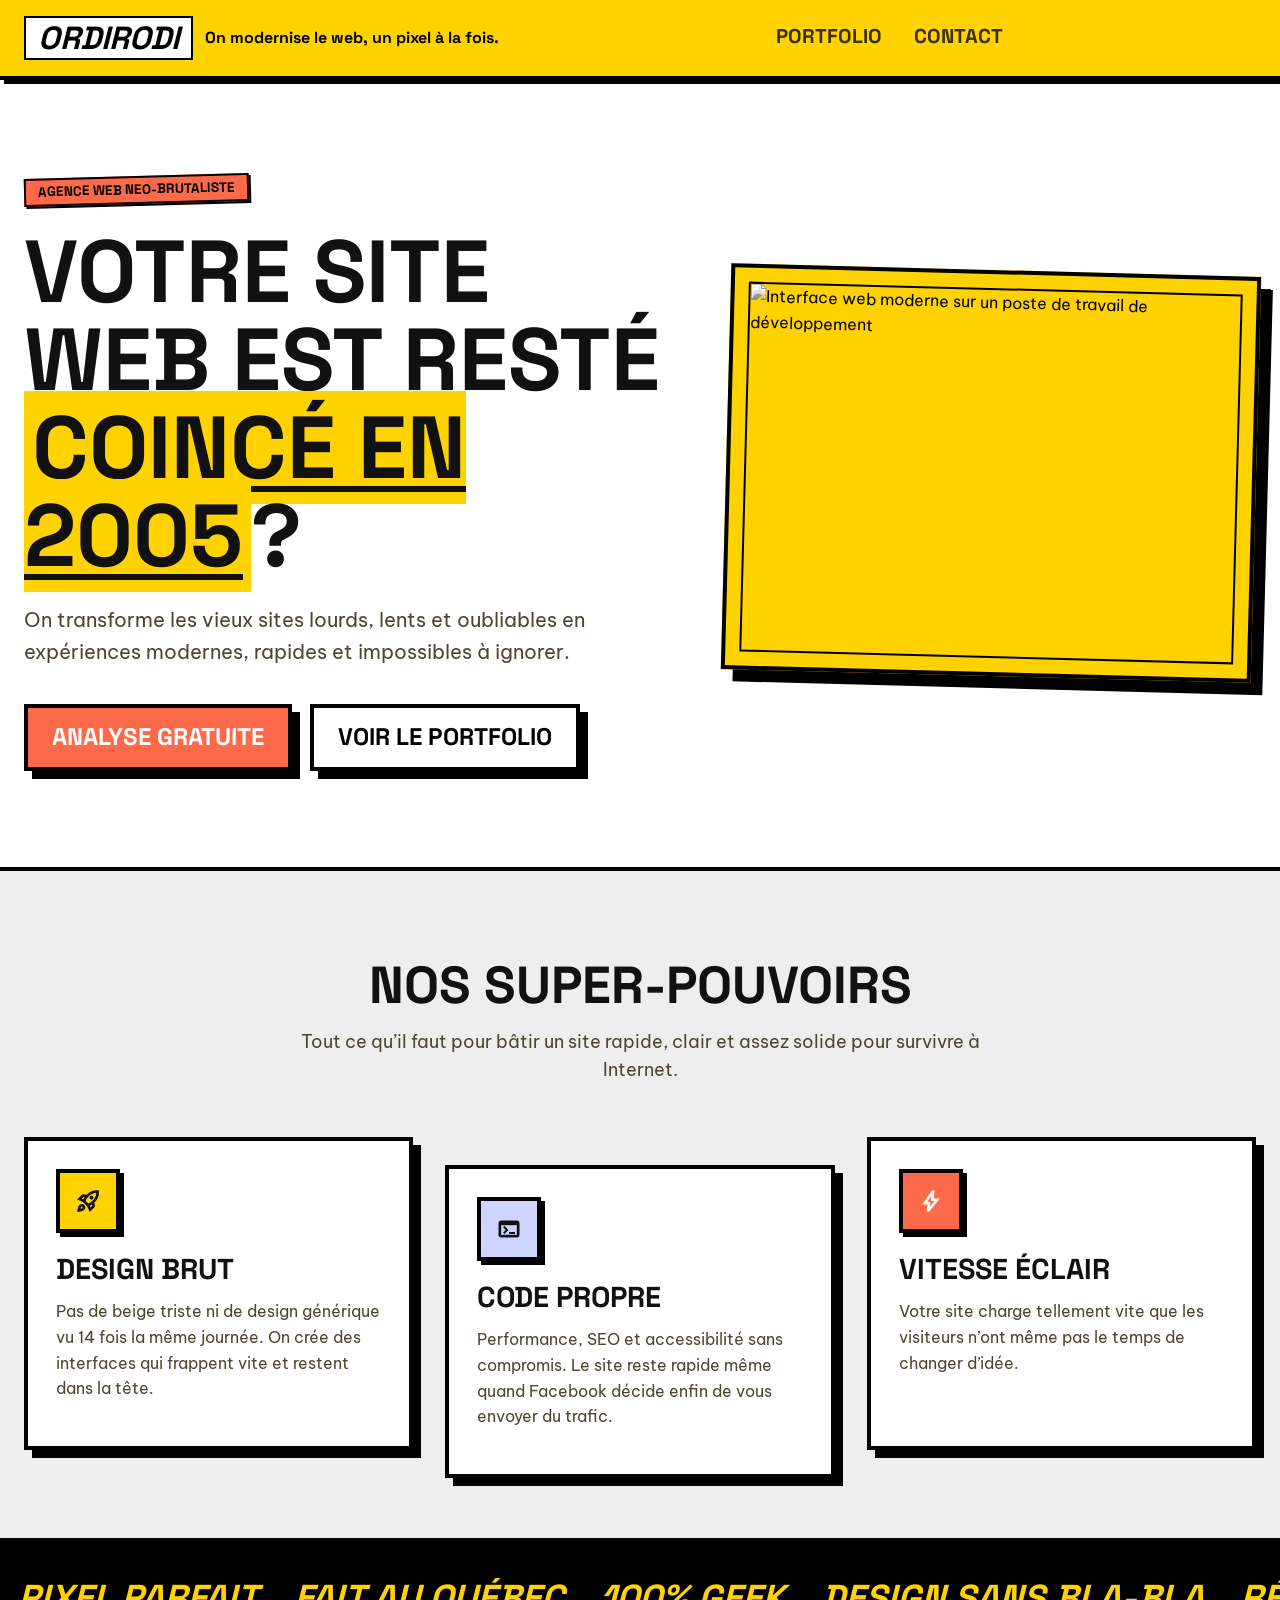
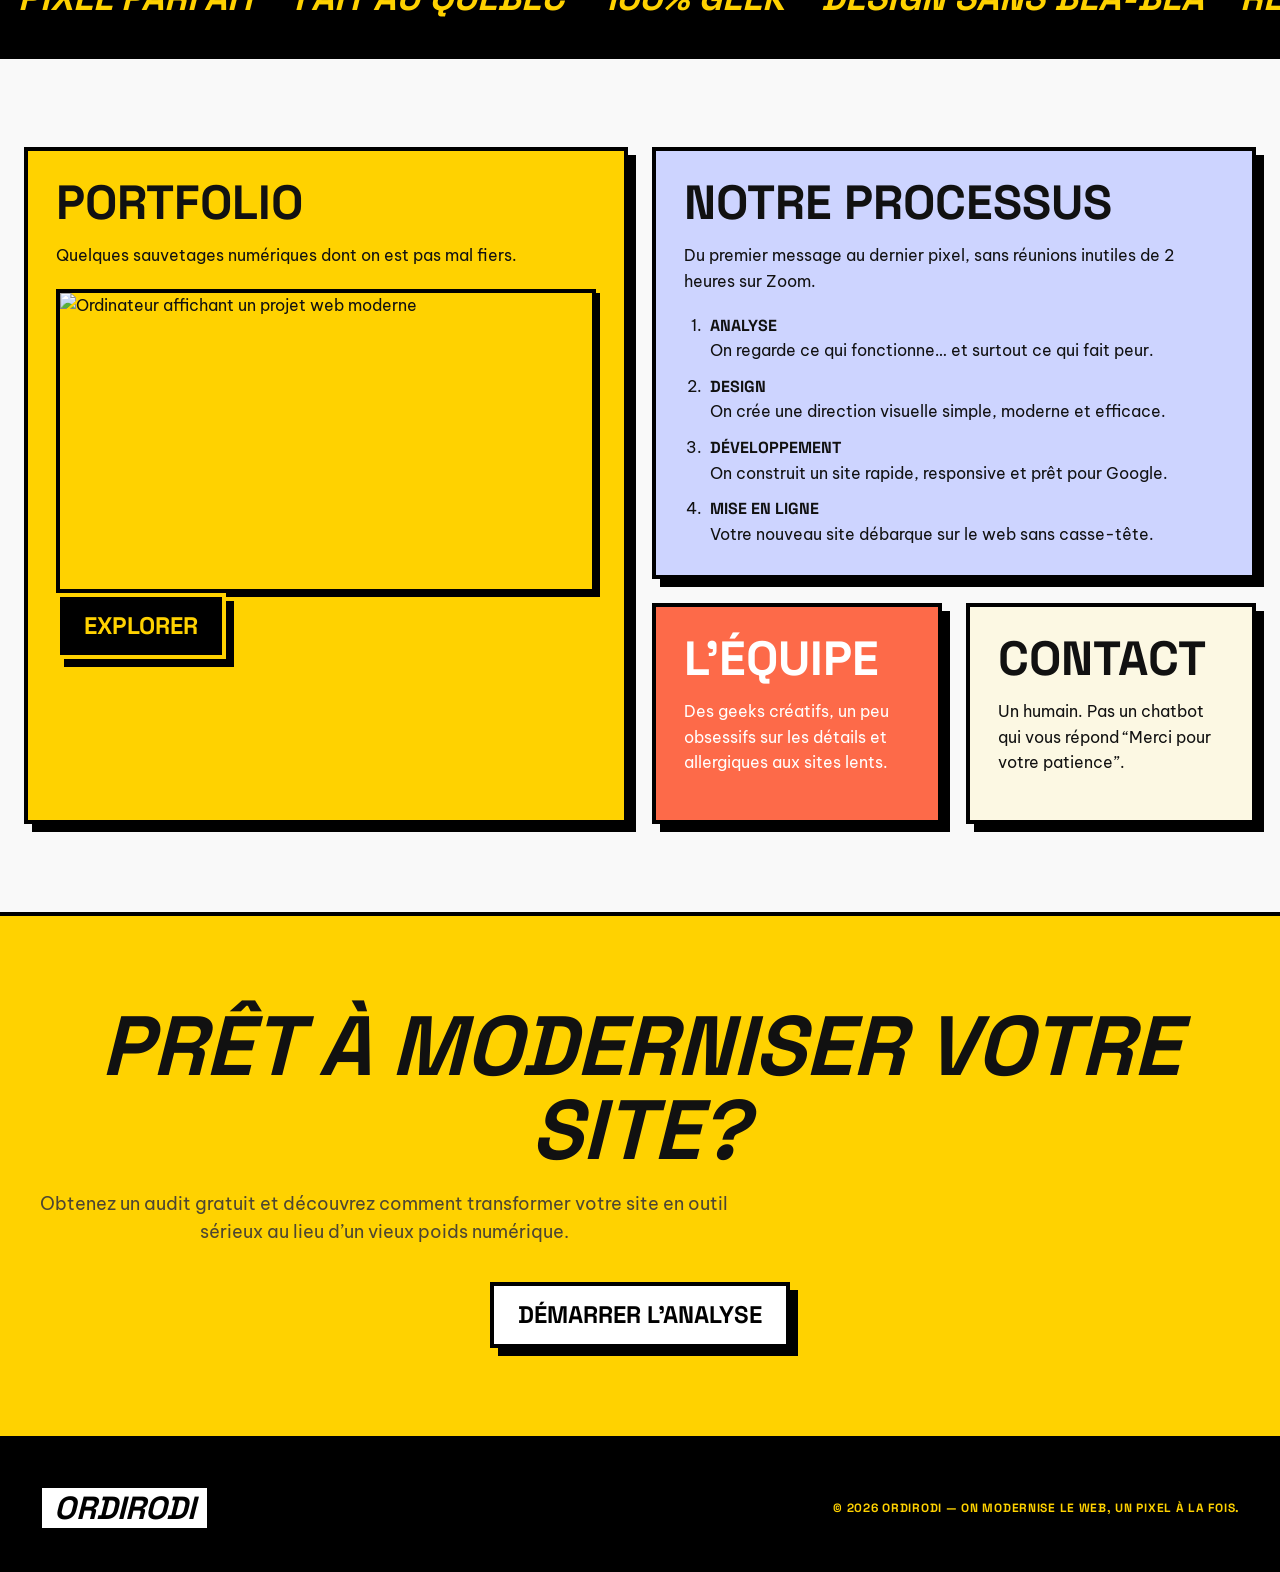
==== index.html @ 6ad503b2 "Update homepage copy" ====
<!DOCTYPE html>
<html lang="fr">
  <head>
    <meta charset="utf-8">
    <meta name="viewport" content="width=device-width, initial-scale=1.0">
    <title>OrdiRodi | Agence Web Neo-Brutaliste</title>
    <meta name="description" content="OrdiRodi transforme les sites dépassés en expériences web modernes, rapides et mémorables.">
    <link rel="preconnect" href="https://fonts.googleapis.com">
    <link rel="preconnect" href="https://fonts.gstatic.com" crossorigin>
    <link href="https://fonts.googleapis.com/css2?family=Space+Grotesk:wght@400;500;700;900&amp;family=Be+Vietnam+Pro:wght@400;500;700&amp;display=swap" rel="stylesheet">
    <link href="https://fonts.googleapis.com/css2?family=Material+Symbols+Outlined:wght,FILL@100..700,0..1&amp;display=swap" rel="stylesheet">
    <link rel="stylesheet" href="/styles.css?v=20260507-iframe-previews">
  </head>
  <body>
    <nav class="site-nav" aria-label="Navigation principale">
      <div class="nav-branding">
        <a class="brand" href="/">OrdiRodi</a>
        <span class="tagline">On modernise le web, un pixel à la fois.</span>
      </div>
      <div class="nav-links">
        <a href="/portfolio">Portfolio</a>
        <a href="/contact">Contact</a>
      </div>
    </nav>

    <main>
      <header class="hero">
        <div class="wrap hero-grid">
          <div>
            <span class="eyebrow tilt-left">Agence Web Neo-Brutaliste</span>
            <h1>Votre site web est resté <span class="highlight">coincé en 2005</span>?</h1>
            <p class="lead">On transforme les vieux sites lourds, lents et oubliables en expériences modernes, rapides et impossibles à ignorer.</p>
            <div class="actions">
              <a class="button secondary" href="/contact">Analyse gratuite</a>
              <a class="button" href="/portfolio">Voir le portfolio</a>
            </div>
          </div>
          <div class="framed tilt-right">
            <img src="https://images.unsplash.com/photo-1555066931-4365d14bab8c?auto=format&amp;fit=crop&amp;w=1100&amp;q=80" alt="Interface web moderne sur un poste de travail de développement">
          </div>
        </div>
      </header>

      <section class="section services">
        <div class="wrap">
          <div class="center">
            <h2 class="section-title">Nos super-pouvoirs</h2>
            <p class="section-lede">Tout ce qu’il faut pour bâtir un site rapide, clair et assez solide pour survivre à Internet.</p>
          </div>
          <div class="card-grid">
            <article class="card">
              <div class="icon-box"><span class="material-symbols-outlined">rocket_launch</span></div>
              <h3 class="card-title">Design Brut</h3>
              <p>Pas de beige triste ni de design générique vu 14 fois la même journée. On crée des interfaces qui frappent vite et restent dans la tête.</p>
            </article>
            <article class="card">
              <div class="icon-box blue"><span class="material-symbols-outlined">terminal</span></div>
              <h3 class="card-title">Code propre</h3>
              <p>Performance, SEO et accessibilité sans compromis. Le site reste rapide même quand Facebook décide enfin de vous envoyer du trafic.</p>
            </article>
            <article class="card">
              <div class="icon-box orange"><span class="material-symbols-outlined">bolt</span></div>
              <h3 class="card-title">Vitesse éclair</h3>
              <p>Votre site charge tellement vite que les visiteurs n’ont même pas le temps de changer d’idée.</p>
            </article>
          </div>
        </div>
      </section>

      <section class="marquee" aria-label="Promesses OrdiRodi">
        <div class="marquee-track">
          <span>Pixel parfait</span><span>Fait au Québec</span><span>100% Geek</span><span>Design sans bla-bla</span><span>Rétro moderne</span>
          <span>Pixel parfait</span><span>Fait au Québec</span><span>100% Geek</span><span>Design sans bla-bla</span><span>Rétro moderne</span>
        </div>
      </section>

      <section class="section">
        <div class="wrap bento">
          <article class="bento-item bento-main">
            <h3>Portfolio</h3>
            <p>Quelques sauvetages numériques dont on est pas mal fiers.</p>
            <img src="https://images.unsplash.com/photo-1498050108023-c5249f4df085?auto=format&amp;fit=crop&amp;w=1100&amp;q=80" alt="Ordinateur affichant un projet web moderne">
            <a class="button dark" href="/portfolio">Explorer</a>
          </article>
          <article class="bento-item bento-wide">
            <h4>Notre processus</h4>
            <p>Du premier message au dernier pixel, sans réunions inutiles de 2 heures sur Zoom.</p>
            <ol class="process-list">
              <li><strong>Analyse</strong><span>On regarde ce qui fonctionne… et surtout ce qui fait peur.</span></li>
              <li><strong>Design</strong><span>On crée une direction visuelle simple, moderne et efficace.</span></li>
              <li><strong>Développement</strong><span>On construit un site rapide, responsive et prêt pour Google.</span></li>
              <li><strong>Mise en ligne</strong><span>Votre nouveau site débarque sur le web sans casse-tête.</span></li>
            </ol>
          </article>
          <article class="bento-item bento-orange">
            <h4>L’équipe</h4>
            <p>Des geeks créatifs, un peu obsessifs sur les détails et allergiques aux sites lents.</p>
          </article>
          <article class="bento-item bento-cream">
            <h4>Contact</h4>
            <p>Un humain. Pas un chatbot qui vous répond “Merci pour votre patience”.</p>
          </article>
        </div>
      </section>

      <section class="section cta-band">
        <div class="wrap">
          <h2 class="section-title">Prêt à moderniser votre site?</h2>
          <p class="section-lede center">Obtenez un audit gratuit et découvrez comment transformer votre site en outil sérieux au lieu d’un vieux poids numérique.</p>
          <div class="actions center-actions">
            <a class="button" href="/contact">Démarrer l'analyse</a>
          </div>
        </div>
      </section>
    </main>

    <footer class="footer">
      <a class="brand" href="/">OrdiRodi</a>
      <div class="copyright">© 2026 OrdiRodi — On modernise le web, un pixel à la fois.</div>
    </footer>
  </body>
</html>
---- styles.css ----
:root {
  --yellow: #ffd200;
  --yellow-soft: #ffe680;
  --orange: #fd6a49;
  --orange-dark: #ae3115;
  --blue: #124af0;
  --blue-soft: #cdd4ff;
  --cream: #fcf8e3;
  --surface: #f9f9f9;
  --surface-2: #eeeeee;
  --ink: #111111;
  --muted: #4d4632;
  --white: #ffffff;
  --shadow: 4px 4px 0 #000;
  --shadow-lg: 8px 8px 0 #000;
  --shadow-xl: 12px 12px 0 #000;
}

* {
  box-sizing: border-box;
}

html {
  scroll-behavior: smooth;
}

body {
  margin: 0;
  background: var(--surface);
  color: var(--ink);
  font-family: "Be Vietnam Pro", system-ui, sans-serif;
  line-height: 1.6;
  overflow-x: hidden;
}

img {
  display: block;
  width: 100%;
}

a {
  color: inherit;
  text-decoration: none;
}

button,
input,
select,
textarea {
  font: inherit;
}

.site-nav {
  position: sticky;
  top: 0;
  z-index: 20;
  display: flex;
  align-items: center;
  justify-content: space-between;
  gap: 24px;
  padding: 16px 24px;
  background: var(--yellow);
  border-bottom: 4px solid #000;
  box-shadow: var(--shadow);
}

.nav-branding {
  display: inline-flex;
  align-items: center;
  gap: 12px;
  min-width: 0;
}

.brand {
  display: inline-flex;
  align-items: center;
  background: var(--white);
  border: 2px solid #000;
  padding: 4px 12px;
  color: #000;
  font-family: "Space Grotesk", system-ui, sans-serif;
  font-size: 2rem;
  font-style: italic;
  font-weight: 900;
  line-height: 1;
  text-transform: uppercase;
}

.tagline {
  font-style: normal;
  color: #000;
  font-family: "Space Grotesk", system-ui, sans-serif;
  font-size: 1rem;
  font-weight: 700;
  line-height: 1.15;
}

.nav-links {
  display: flex;
  align-items: center;
  gap: 32px;
  font-family: "Space Grotesk", system-ui, sans-serif;
  font-weight: 800;
  text-transform: uppercase;
  margin: 0 auto;
}

.nav-links a {
  border-bottom: 4px solid transparent;
  color: rgb(0 0 0 / 78%);
  font-size: 1.25rem;
}

.nav-links a:hover,
.nav-links a.active {
  border-color: #000;
  color: #000;
}

.nav-cta,
.button {
  display: inline-flex;
  align-items: center;
  justify-content: center;
  min-height: 44px;
  border: 4px solid #000;
  box-shadow: var(--shadow-lg);
  cursor: pointer;
  font-family: "Space Grotesk", system-ui, sans-serif;
  font-weight: 900;
  line-height: 1.1;
  text-align: center;
  text-transform: uppercase;
  transition: transform 120ms ease, box-shadow 120ms ease, background 120ms ease;
}

.nav-cta {
  border-width: 2px;
  box-shadow: var(--shadow);
  padding: 10px 18px;
  background: #000;
  color: var(--yellow);
}

.button {
  padding: 16px 24px;
  background: var(--white);
  color: #000;
  font-size: clamp(1.05rem, 2vw, 1.5rem);
}

.button.primary {
  background: var(--yellow);
}

.button.secondary {
  background: var(--orange);
  color: var(--white);
}

.button.dark {
  background: #000;
  color: var(--yellow);
  border-color: var(--yellow);
}

.button:hover,
.nav-cta:hover {
  transform: translate(2px, 2px);
  box-shadow: 4px 4px 0 #000;
}

.nav-cta:hover {
  background: var(--white);
  color: #000;
}

.wrap {
  width: min(100% - 48px, 1280px);
  margin-inline: auto;
}

.section {
  padding: 88px 0;
}

.hero {
  padding: 96px 0;
  background: var(--white);
  border-bottom: 4px solid #000;
}

.hero-grid {
  display: grid;
  grid-template-columns: minmax(0, 1fr) minmax(320px, 0.82fr);
  gap: 56px;
  align-items: center;
}

.eyebrow,
.tag {
  display: inline-flex;
  width: fit-content;
  border: 2px solid #000;
  box-shadow: 2px 2px 0 #000;
  padding: 4px 12px;
  background: var(--orange);
  color: #000;
  font-family: "Space Grotesk", system-ui, sans-serif;
  font-size: 0.85rem;
  font-weight: 900;
  line-height: 1.2;
  text-transform: uppercase;
}

.eyebrow.blue {
  background: var(--blue);
  color: var(--white);
}

.eyebrow.yellow,
.tag.yellow {
  background: var(--yellow);
}

.tilt-left {
  transform: rotate(-1.5deg);
}

.tilt-right {
  transform: rotate(1.5deg);
}

.hero h1,
.page-title,
.section-title,
.card-title {
  margin: 0;
  font-family: "Space Grotesk", system-ui, sans-serif;
  font-weight: 900;
  letter-spacing: 0;
  line-height: 1;
}

.hero h1,
.page-title {
  margin-top: 24px;
  font-size: clamp(3rem, 8vw, 5.5rem);
  text-transform: uppercase;
}

.highlight {
  display: inline;
  background: var(--yellow);
  box-decoration-break: clone;
  padding: 0 8px;
  text-decoration: underline;
  text-decoration-thickness: 6px;
  text-underline-offset: 8px;
}

.lead {
  max-width: 680px;
  margin: 24px 0 0;
  color: var(--muted);
  font-size: clamp(1.05rem, 2vw, 1.25rem);
}

.actions {
  display: flex;
  flex-wrap: wrap;
  gap: 18px;
  margin-top: 36px;
}

.actions.center-actions {
  justify-content: center;
}

.framed {
  border: 4px solid #000;
  box-shadow: var(--shadow-xl);
  background: var(--yellow);
  padding: 14px;
}

.framed img {
  border: 2px solid #000;
  aspect-ratio: 4 / 3;
  object-fit: cover;
  filter: grayscale(1) contrast(1.12);
  transition: filter 180ms ease;
}

.framed:hover img {
  filter: grayscale(0) contrast(1);
}

.section-title {
  font-size: clamp(2.25rem, 5vw, 3.25rem);
  text-transform: uppercase;
}

.section-lede {
  max-width: 720px;
  color: var(--muted);
  font-size: 1.1rem;
}

.center {
  text-align: center;
}

.center .section-lede {
  margin-inline: auto;
}

.center-lead {
  margin-inline: auto;
}

.quote-header {
  margin-bottom: 64px;
}

.orange-word {
  color: var(--orange-dark);
}

.soft-top {
  background: var(--cream);
  border-top: 4px solid #000;
}

.light-on-dark {
  color: rgb(255 255 255 / 88%);
}

.compact-bottom {
  padding-bottom: 0;
}

.shadow-lg-only {
  box-shadow: var(--shadow-lg);
}


.services {
  background: var(--surface-2);
}

.card-grid {
  display: grid;
  grid-template-columns: repeat(3, minmax(0, 1fr));
  gap: 32px;
  margin-top: 52px;
}

.card,
.project-card,
.quote-panel,
.process-card {
  border: 4px solid #000;
  background: var(--white);
  box-shadow: var(--shadow-lg);
}

.card {
  padding: 28px;
}

.card:nth-child(2) {
  transform: translateY(28px);
}

.icon-box {
  display: grid;
  width: 64px;
  height: 64px;
  margin-bottom: 22px;
  place-items: center;
  border: 4px solid #000;
  box-shadow: var(--shadow);
  background: var(--yellow);
}

.icon-box.blue {
  background: var(--blue-soft);
}

.icon-box.orange {
  background: var(--orange);
  color: var(--white);
}

.material-symbols-outlined {
  font-variation-settings: "FILL" 0, "wght" 600, "GRAD" 0, "opsz" 24;
  vertical-align: middle;
}

.card-title {
  font-size: 1.8rem;
  text-transform: uppercase;
}

.card p,
.project-card p,
.process-card p {
  color: var(--muted);
}

.marquee {
  overflow: hidden;
  border-block: 4px solid #000;
  background: #000;
  white-space: nowrap;
}

.marquee-track {
  display: inline-flex;
  min-width: 200%;
  animation: marquee 20s linear infinite;
}

.marquee span {
  padding: 28px 18px;
  color: var(--yellow);
  font-family: "Space Grotesk", system-ui, sans-serif;
  font-size: clamp(1.5rem, 4vw, 2.25rem);
  font-style: italic;
  font-weight: 900;
  text-transform: uppercase;
}

@keyframes marquee {
  to {
    transform: translateX(-50%);
  }
}

.bento {
  display: grid;
  grid-template-columns: repeat(4, minmax(0, 1fr));
  gap: 24px;
}

.bento-item {
  min-height: 220px;
  border: 4px solid #000;
  box-shadow: var(--shadow-lg);
  padding: 28px;
}

.bento-main {
  grid-column: span 2;
  grid-row: span 2;
  background: var(--yellow);
}

.bento-wide {
  grid-column: span 2;
  background: var(--blue-soft);
}

.bento-orange {
  background: var(--orange);
  color: var(--white);
}

.bento-cream {
  background: var(--cream);
}

.bento h3,
.bento h4 {
  margin: 0 0 10px;
  font-family: "Space Grotesk", system-ui, sans-serif;
  font-size: clamp(1.8rem, 4vw, 3rem);
  line-height: 1;
  text-transform: uppercase;
}

.bento img {
  margin-top: 20px;
  border: 4px solid #000;
  box-shadow: var(--shadow);
  aspect-ratio: 16 / 9;
  object-fit: cover;
}

.process-list {
  display: grid;
  gap: 10px;
  margin: 18px 0 0;
  padding-left: 22px;
}

.process-list li {
  padding-left: 4px;
}

.process-list strong,
.process-list span {
  display: block;
}

.process-list strong {
  font-family: "Space Grotesk", system-ui, sans-serif;
  font-weight: 900;
  text-transform: uppercase;
}

.cta-band {
  border-block: 4px solid #000;
  background: var(--yellow);
  text-align: center;
}

.cta-band.dark-blue {
  background: var(--blue);
  color: var(--white);
}

.cta-band .section-title {
  font-size: clamp(2.6rem, 7vw, 5.25rem);
  font-style: italic;
}

.footer {
  display: flex;
  align-items: center;
  justify-content: space-between;
  gap: 24px;
  padding: 42px 40px;
  background: #000;
  color: var(--white);
  border-top: 4px solid #000;
}

.footer-links {
  display: flex;
  flex-wrap: wrap;
  justify-content: center;
  gap: 28px;
  color: #aeb4be;
  font-family: "Space Grotesk", system-ui, sans-serif;
  font-size: 0.75rem;
  font-weight: 700;
  letter-spacing: 0.08em;
  text-transform: uppercase;
}

.footer-links a:hover,
.footer-links a.active {
  color: var(--yellow);
  text-decoration: underline;
  text-decoration-thickness: 2px;
  text-underline-offset: 4px;
}

.copyright {
  color: var(--yellow);
  font-family: "Space Grotesk", system-ui, sans-serif;
  font-size: 0.75rem;
  font-weight: 700;
  letter-spacing: 0.06em;
  text-align: right;
  text-transform: uppercase;
}

.portfolio-grid {
  display: grid;
  grid-template-columns: repeat(12, minmax(0, 1fr));
  gap: 28px;
  margin-top: 56px;
}

.project-card {
  padding: 16px;
  transition: transform 150ms ease, box-shadow 150ms ease;
}

.project-card:hover {
  transform: translate(-2px, -2px);
  box-shadow: 10px 10px 0 #000;
}

.project-card.large {
  grid-column: span 8;
}

.project-card.small {
  grid-column: span 4;
}

.project-card.wide {
  grid-column: span 8;
  background: var(--yellow);
}

.project-card.peach {
  background: #ffdad2;
}

.project-card.blue {
  background: var(--blue-soft);
}

.project-card img {
  border: 2px solid #000;
  aspect-ratio: 16 / 9;
  object-fit: cover;
}

.project-card.small img {
  aspect-ratio: 1;
}

.project-meta {
  display: flex;
  justify-content: space-between;
  gap: 20px;
  margin-top: 22px;
}

.project-card h2,
.project-card h3 {
  margin: 0 0 8px;
  font-family: "Space Grotesk", system-ui, sans-serif;
  font-size: clamp(1.75rem, 3vw, 3rem);
  line-height: 1;
  text-transform: uppercase;
}

.arrow-button {
  display: grid;
  width: 56px;
  height: 56px;
  flex: 0 0 auto;
  place-items: center;
  border: 2px solid #000;
  background: var(--yellow);
  box-shadow: var(--shadow);
}

.service-showcase {
  grid-template-columns: repeat(2, minmax(0, 1fr));
  align-items: stretch;
}

.service-card {
  display: flex;
  flex-direction: row;
  grid-column: auto;
  gap: 18px;
  min-height: 100%;
  padding: 18px;
}

.service-card:nth-child(5) {
  grid-column: 1 / -1;
}

.service-card:hover .service-preview img {
  transform: translateY(-8%);
}

.service-preview {
  position: relative;
  flex: 0 0 min(42%, 230px);
  overflow: hidden;
  border: 2px solid #000;
  background: var(--surface-2);
  aspect-ratio: 9 / 16;
  max-height: 440px;
}

.service-preview::before {
  position: absolute;
  inset: 0;
  border: 10px solid rgb(255 255 255 / 55%);
  content: "";
  pointer-events: none;
  z-index: 1;
}

.service-preview img {
  width: 100%;
  height: auto;
  aspect-ratio: auto;
  object-fit: initial;
  object-position: top center;
  transition: transform 900ms ease;
}

.service-content {
  display: flex;
  flex: 1;
  flex-direction: column;
  align-items: flex-start;
  min-width: 0;
  padding: 4px 0;
}

.service-content .tag {
  margin-bottom: 16px;
}

.service-content h2 {
  max-width: 100%;
  overflow-wrap: anywhere;
  font-size: clamp(1.6rem, 2.2vw, 2.45rem);
}

.service-content p {
  margin: 10px 0 0;
  font-size: clamp(0.98rem, 1.2vw, 1.08rem);
}

.service-plumbing {
  background: #e9f3ff;
}

.service-realestate {
  background: #111111;
  color: var(--white);
}

.service-realestate p {
  color: rgb(255 255 255 / 76%);
}

.service-realestate .tag {
  background: var(--yellow);
  color: #000;
}

.service-wood {
  background: #f3dfca;
}

.service-lawn {
  background: #dff1dd;
}

.service-lawn .tag {
  background: #1f7a3d;
  color: var(--white);
}

.service-tires {
  background: #ffe6df;
}

.portfolio-site-grid {
  display: grid;
  grid-template-columns: repeat(2, minmax(0, 1fr));
  gap: 32px;
  margin-top: 56px;
}

.portfolio-site-card {
  display: grid;
  grid-template-rows: auto 1fr;
  border: 4px solid #000;
  background: var(--white);
  box-shadow: var(--shadow-lg);
  color: #000;
  overflow: hidden;
  transition: transform 150ms ease, box-shadow 150ms ease;
}

.portfolio-site-card:hover {
  transform: translate(-2px, -2px);
  box-shadow: 10px 10px 0 #000;
}

.portfolio-site-card:nth-child(5) {
  grid-column: 1 / -1;
  grid-template-columns: minmax(0, 1.1fr) minmax(320px, 0.9fr);
  grid-template-rows: auto;
}

.site-browser {
  overflow: hidden;
  border-bottom: 4px solid #000;
  background: var(--surface-2);
}

.portfolio-site-card:nth-child(5) .site-browser {
  border-right: 4px solid #000;
  border-bottom: 0;
}

.browser-bar {
  display: flex;
  gap: 7px;
  align-items: center;
  height: 34px;
  padding: 0 12px;
  border-bottom: 2px solid #000;
  background: #000;
}

.browser-bar span {
  display: block;
  width: 11px;
  height: 11px;
  border: 2px solid #000;
  border-radius: 999px;
  background: var(--yellow);
}

.browser-bar span:nth-child(2) {
  background: var(--orange);
}

.browser-bar span:nth-child(3) {
  background: var(--white);
}

.site-browser iframe {
  display: block;
  width: 1280px;
  height: 900px;
  border: 0;
  pointer-events: none;
  transform: scale(0.42);
  transform-origin: top left;
}

.site-browser {
  height: 412px;
}

.portfolio-site-card:nth-child(5) .site-browser {
  height: 520px;
  min-height: 0;
}

.portfolio-site-card:nth-child(5) .site-browser iframe {
  transform: scale(0.58);
}

.site-card-content {
  display: grid;
  align-content: start;
  justify-items: start;
  gap: 14px;
  padding: 24px;
}

.site-card-content h2 {
  margin: 0;
  font-family: "Space Grotesk", system-ui, sans-serif;
  font-size: clamp(1.85rem, 3vw, 3rem);
  line-height: 0.95;
  text-transform: uppercase;
}

.site-card-content p {
  margin: 0;
  color: var(--muted);
}

.site-card-link {
  display: inline-flex;
  align-items: center;
  gap: 8px;
  margin-top: 8px;
  border: 2px solid #000;
  box-shadow: var(--shadow);
  padding: 8px 12px;
  background: var(--yellow);
  font-family: "Space Grotesk", system-ui, sans-serif;
  font-weight: 900;
  text-transform: uppercase;
}

.portfolio-site-card.realestate {
  background: #111;
  color: var(--white);
}

.portfolio-site-card.realestate p {
  color: rgb(255 255 255 / 76%);
}

.portfolio-site-card.realestate .tag {
  background: var(--yellow);
  color: #000;
}

.portfolio-site-card.plumbing {
  background: #e9f3ff;
}

.portfolio-site-card.wood {
  background: #f3dfca;
}

.portfolio-site-card.lawn {
  background: #dff1dd;
}

.portfolio-site-card.lawn .tag {
  background: #1f7a3d;
  color: var(--white);
}

.portfolio-site-card.tires {
  background: #ffe6df;
}

.timeline {
  position: relative;
  display: grid;
  gap: 72px;
  margin-top: 72px;
}

.timeline::before {
  position: absolute;
  inset: 0 auto 0 50%;
  width: 4px;
  background: #000;
  content: "";
  transform: translateX(-50%);
}

.process-row {
  position: relative;
  display: grid;
  grid-template-columns: 1fr 1fr;
  gap: 80px;
}

.process-row:nth-child(even) .process-card {
  grid-column: 2;
}

.process-row::after {
  position: absolute;
  top: 32px;
  left: 50%;
  width: 32px;
  height: 32px;
  border: 4px solid #000;
  background: var(--yellow);
  content: "";
  transform: translateX(-50%);
  z-index: 1;
}

.process-card {
  position: relative;
  z-index: 2;
  padding: 28px;
}

.process-number {
  display: inline-flex;
  margin-right: 10px;
  padding: 3px 10px;
  border: 2px solid #000;
  background: var(--blue);
  color: var(--white);
  font-family: "Space Grotesk", system-ui, sans-serif;
  font-weight: 900;
}

.tech-grid {
  display: grid;
  grid-template-columns: repeat(3, minmax(0, 1fr));
  gap: 28px;
  margin-top: 44px;
}

.tech-card {
  border: 4px solid #000;
  box-shadow: var(--shadow);
  padding: 28px;
  background: var(--white);
}

.tech-card.wide {
  grid-column: span 2;
}

.tech-card.dark {
  background: #000;
  color: var(--yellow);
}

.tech-card.orange {
  background: var(--orange-dark);
  color: var(--white);
}

.quote-grid {
  display: grid;
  grid-template-columns: minmax(0, 1.35fr) minmax(300px, 0.9fr);
  gap: 48px;
  align-items: start;
}

.quote-panel {
  padding: 32px;
}

.form-grid {
  display: grid;
  grid-template-columns: repeat(2, minmax(0, 1fr));
  gap: 22px;
}

.field {
  display: grid;
  gap: 8px;
}

.honeypot {
  position: absolute;
  left: -9999px;
}

.field.full {
  grid-column: 1 / -1;
}

.field label,
.radio-group legend {
  font-family: "Space Grotesk", system-ui, sans-serif;
  font-weight: 900;
  text-transform: uppercase;
}

.field input,
.field select,
.field textarea {
  width: 100%;
  border: 4px solid #000;
  border-radius: 0;
  background: var(--cream);
  padding: 14px;
  color: #000;
  outline: none;
}

.field input:focus,
.field select:focus,
.field textarea:focus {
  border-color: var(--orange-dark);
}

.radio-group {
  grid-column: 1 / -1;
  margin: 0;
  padding: 0;
  border: 0;
}

.budget-options {
  display: flex;
  flex-wrap: wrap;
  gap: 12px;
  margin-top: 10px;
}

.budget-options input {
  position: absolute;
  opacity: 0;
}

.budget-options span {
  display: block;
  border: 2px solid #000;
  padding: 9px 14px;
  background: var(--white);
  font-family: "Space Grotesk", system-ui, sans-serif;
  font-weight: 900;
  cursor: pointer;
}

.budget-options input:checked + span {
  background: var(--yellow);
  box-shadow: 2px 2px 0 #000;
}

.side-stack {
  display: grid;
  gap: 28px;
}

.why-card,
.direct-card {
  border: 4px solid #000;
  box-shadow: var(--shadow);
  padding: 28px;
}

.why-card {
  background: var(--yellow);
}

.direct-card {
  background: var(--white);
}

.why-list {
  display: grid;
  gap: 20px;
  padding: 0;
  margin: 22px 0 0;
  list-style: none;
}

.why-list li {
  display: grid;
  grid-template-columns: 34px 1fr;
  gap: 14px;
}

.faq-grid {
  display: grid;
  grid-template-columns: repeat(3, minmax(0, 1fr));
  gap: 24px;
  margin-top: 36px;
}

.faq-card {
  border: 2px solid #000;
  padding: 22px;
  background: var(--white);
}

.thank-you-page {
  display: grid;
  min-height: 62vh;
  align-items: center;
}

@media (max-width: 920px) {
  .site-nav {
    align-items: flex-start;
    flex-wrap: wrap;
  }

  .nav-branding {
    flex-wrap: wrap;
  }

  .nav-links {
    order: 3;
    width: 100%;
    gap: 18px;
    overflow-x: auto;
  }

  .hero-grid,
  .quote-grid {
    grid-template-columns: 1fr;
  }

  .card-grid,
  .tech-grid,
  .faq-grid {
    grid-template-columns: 1fr;
  }

  .card:nth-child(2) {
    transform: none;
  }

  .bento,
  .portfolio-grid {
    grid-template-columns: 1fr;
  }

  .bento-main,
  .bento-wide,
  .project-card.large,
  .project-card.small,
  .project-card.wide,
  .tech-card.wide {
    grid-column: auto;
  }

  .service-showcase {
    grid-template-columns: 1fr;
  }

  .service-card,
  .service-card:nth-child(5) {
    grid-column: auto;
  }

  .portfolio-site-grid,
  .portfolio-site-card:nth-child(5) {
    grid-template-columns: 1fr;
  }

  .portfolio-site-card:nth-child(5) {
    grid-column: auto;
  }

  .portfolio-site-card:nth-child(5) .site-browser {
    border-right: 0;
    border-bottom: 4px solid #000;
  }

  .timeline::before,
  .process-row::after {
    display: none;
  }

  .process-row,
  .process-row:nth-child(even) .process-card {
    display: block;
  }

  .footer {
    flex-direction: column;
    text-align: center;
  }

  .copyright {
    text-align: center;
  }
}

@media (max-width: 620px) {
  .wrap {
    width: min(100% - 32px, 1280px);
  }

  .site-nav {
    padding: 14px 16px;
  }

  .brand {
    font-size: 1.1rem;
  }

  .tagline {
    max-width: 190px;
    font-size: 0.82rem;
  }

  .nav-cta {
    width: 100%;
  }

  .hero,
  .section {
    padding: 64px 0;
  }

  .form-grid {
    grid-template-columns: 1fr;
  }

  .button {
    width: 100%;
  }

  .service-showcase {
    grid-template-columns: 1fr;
  }

  .service-card {
    flex-direction: column;
  }

  .service-preview {
    width: 100%;
    flex-basis: auto;
    max-height: 560px;
  }

  .portfolio-site-grid {
    grid-template-columns: 1fr;
  }

  .site-browser,
  .portfolio-site-card:nth-child(5) .site-browser {
    height: 280px;
    min-height: 0;
  }

  .site-browser iframe,
  .portfolio-site-card:nth-child(5) .site-browser iframe {
    width: 980px;
    transform: scale(0.34);
  }
}
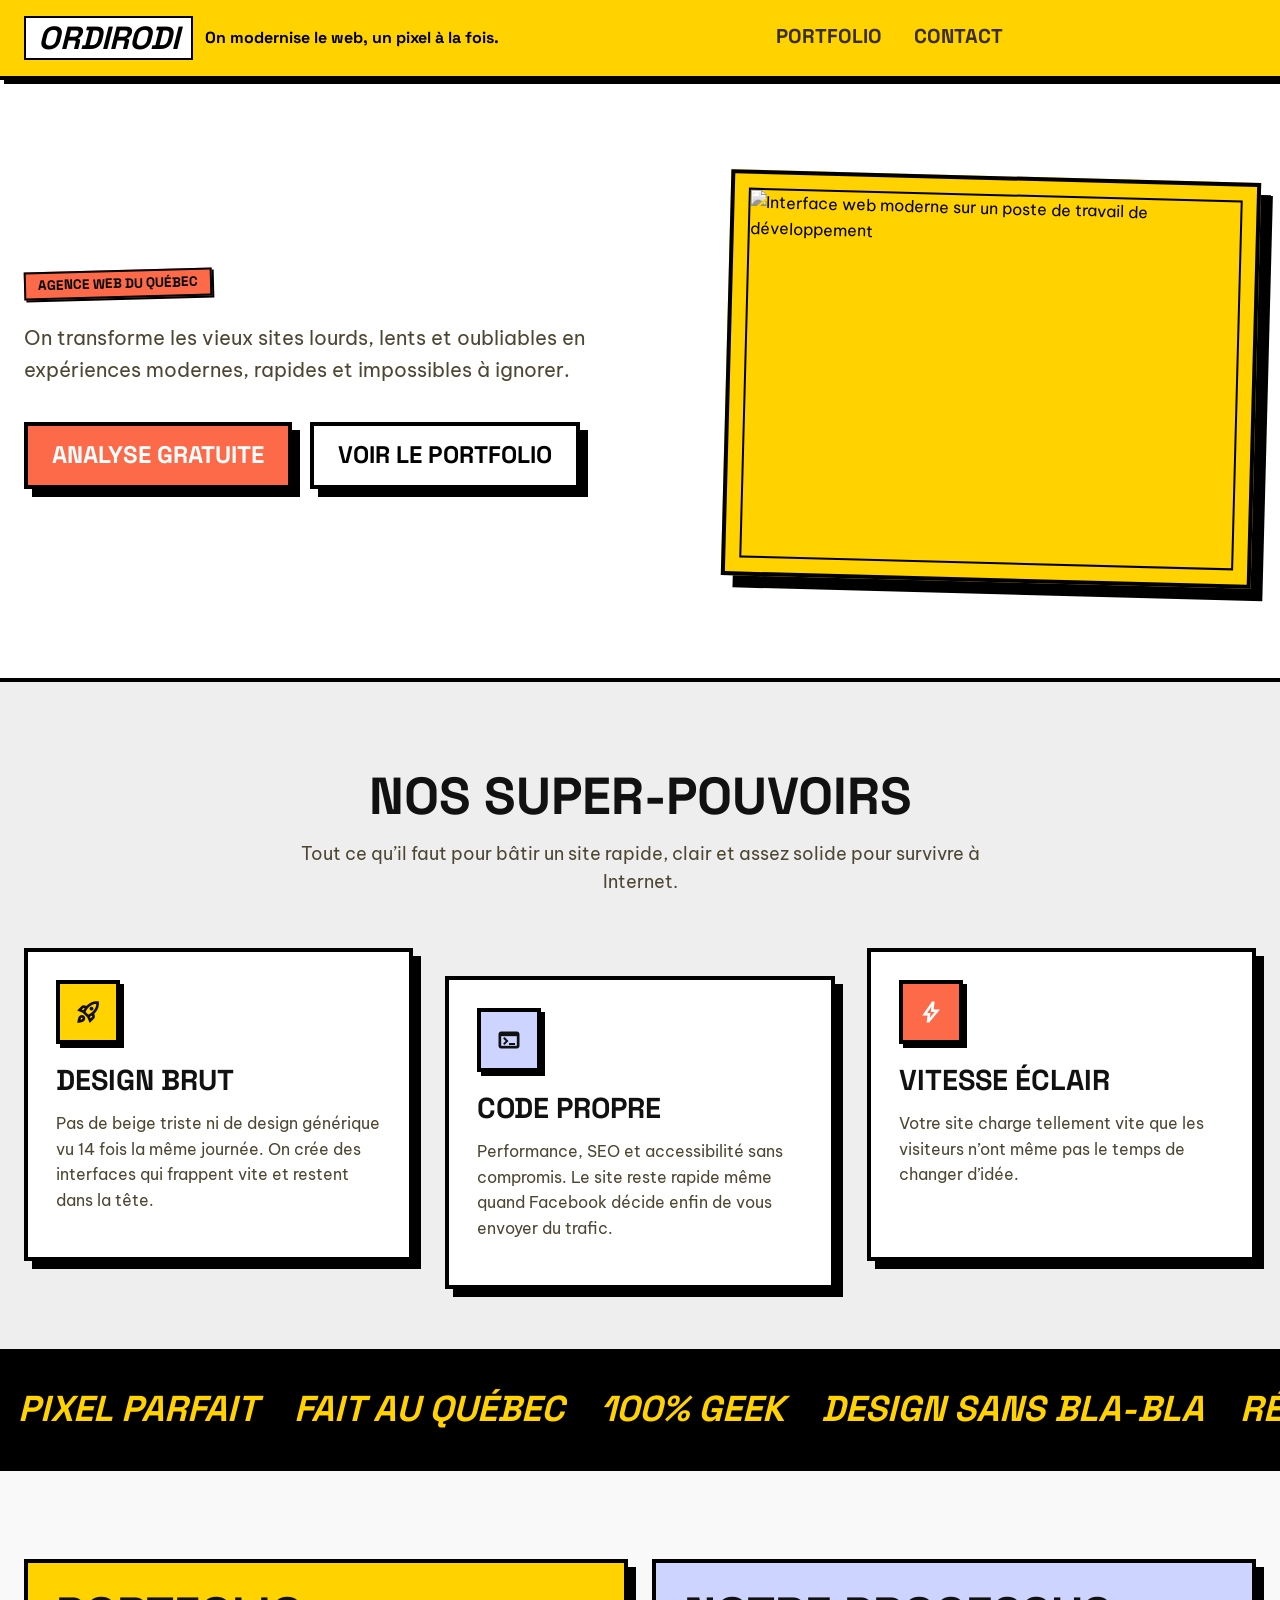
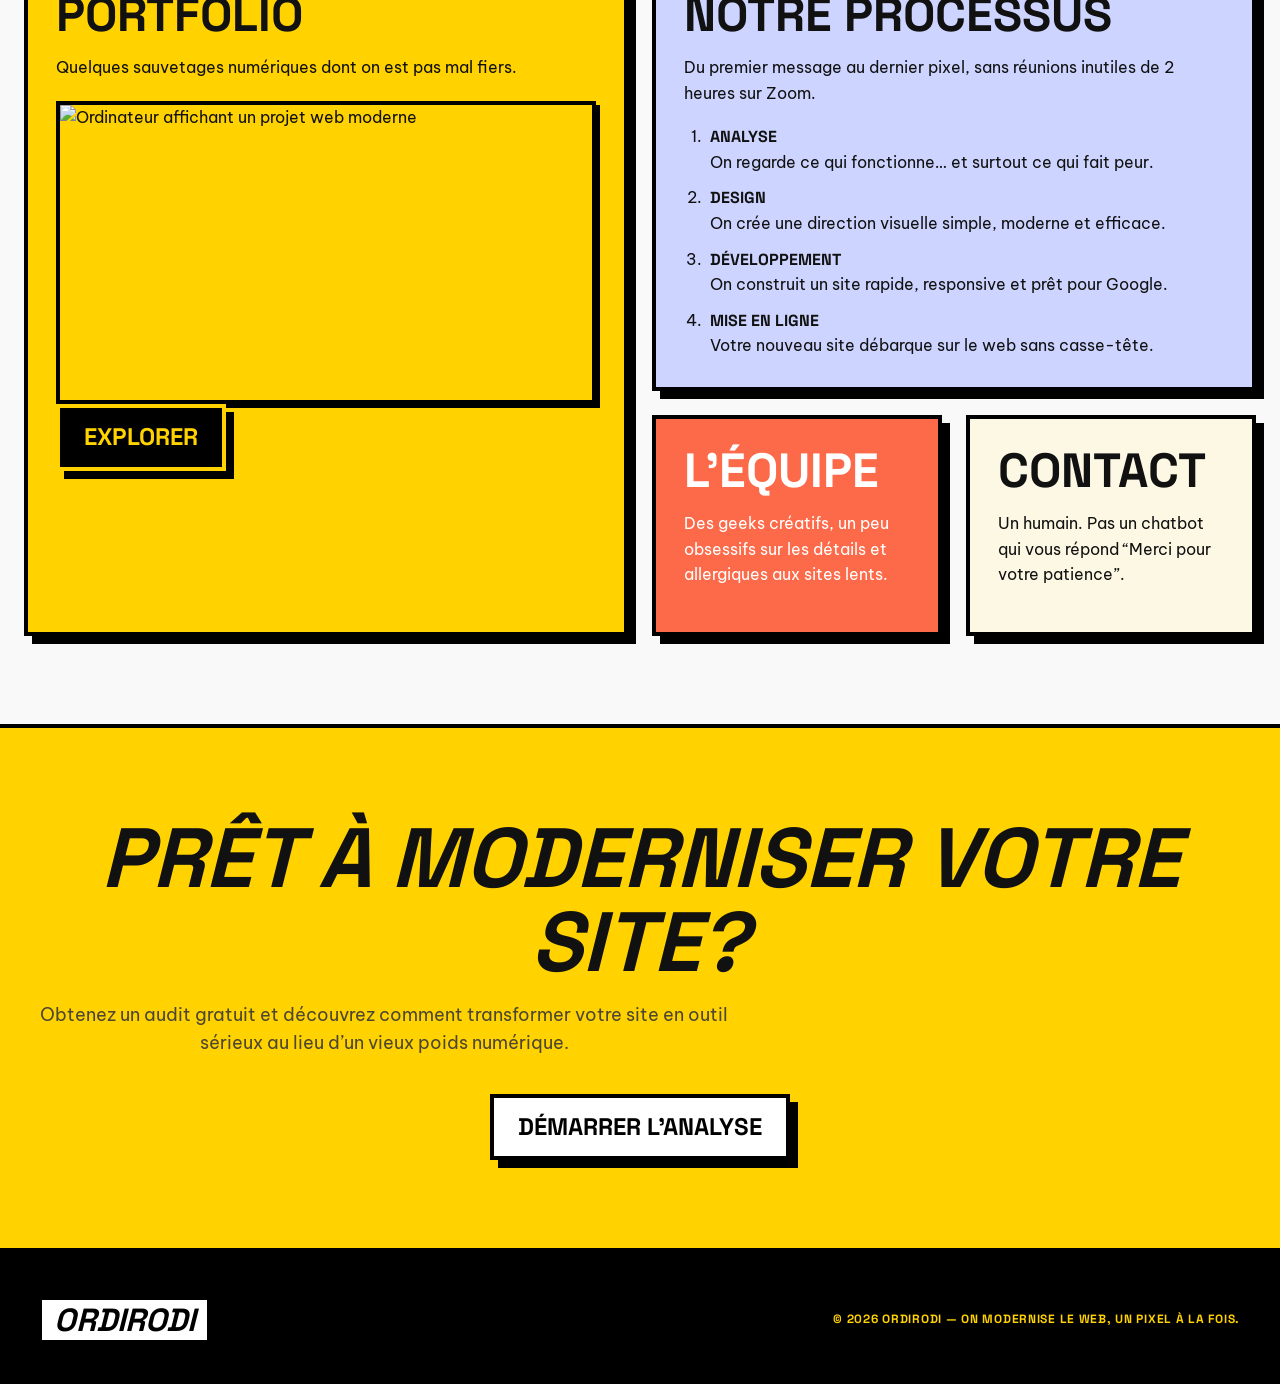
==== commit 11ef9ea1: "Update homepage hero copy" ====
--- a/index.html
+++ b/index.html
@@ -9,7 +9,7 @@
     <link rel="preconnect" href="https://fonts.gstatic.com" crossorigin>
     <link href="https://fonts.googleapis.com/css2?family=Space+Grotesk:wght@400;500;700;900&amp;family=Be+Vietnam+Pro:wght@400;500;700&amp;display=swap" rel="stylesheet">
     <link href="https://fonts.googleapis.com/css2?family=Material+Symbols+Outlined:wght,FILL@100..700,0..1&amp;display=swap" rel="stylesheet">
-    <link rel="stylesheet" href="/styles.css?v=20260507-iframe-previews">
+    <link rel="stylesheet" href="/styles.css?v=20260522-home-copy">
   </head>
   <body>
     <nav class="site-nav" aria-label="Navigation principale">
@@ -27,8 +27,7 @@
       <header class="hero">
         <div class="wrap hero-grid">
           <div>
-            <span class="eyebrow tilt-left">Agence Web Neo-Brutaliste</span>
-            <h1>Votre site web est resté <span class="highlight">coincé en 2005</span>?</h1>
+            <span class="eyebrow tilt-left">Agence Web du Québec</span>
             <p class="lead">On transforme les vieux sites lourds, lents et oubliables en expériences modernes, rapides et impossibles à ignorer.</p>
             <div class="actions">
               <a class="button secondary" href="/contact">Analyse gratuite</a>
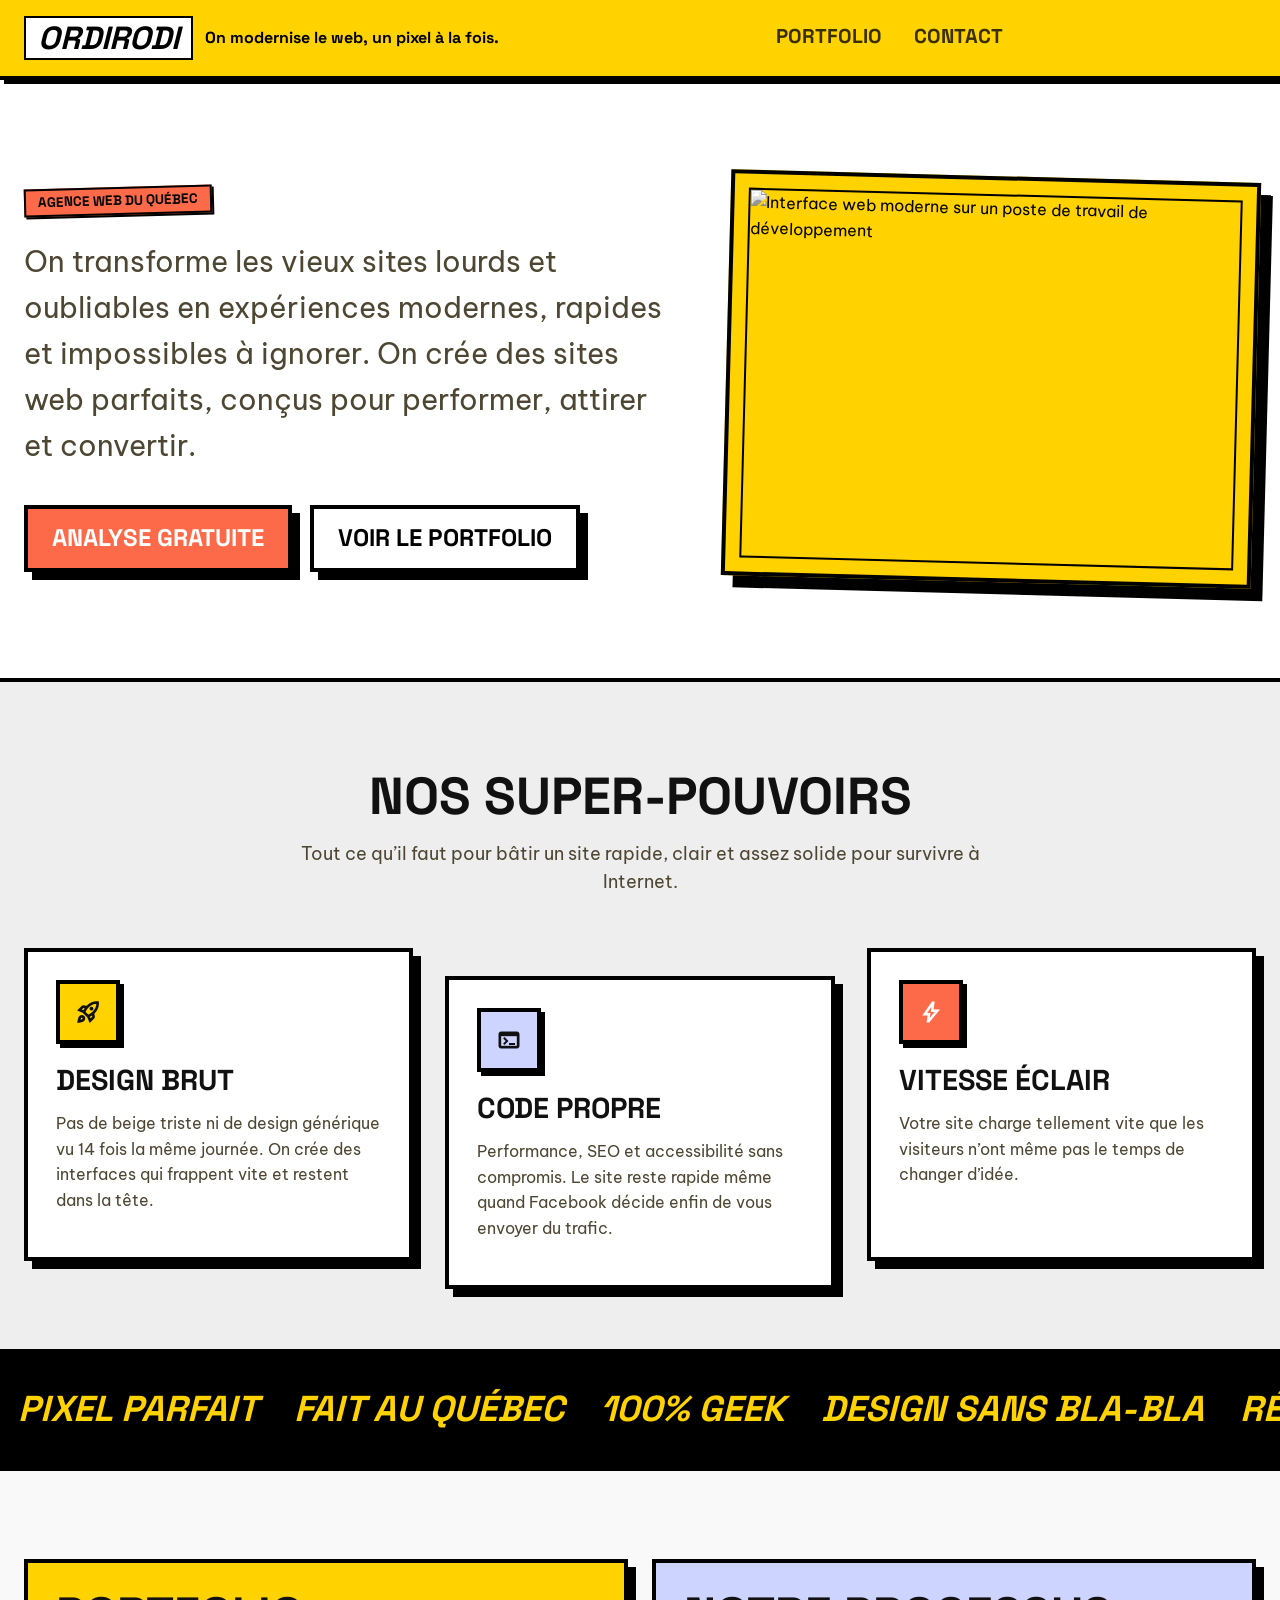
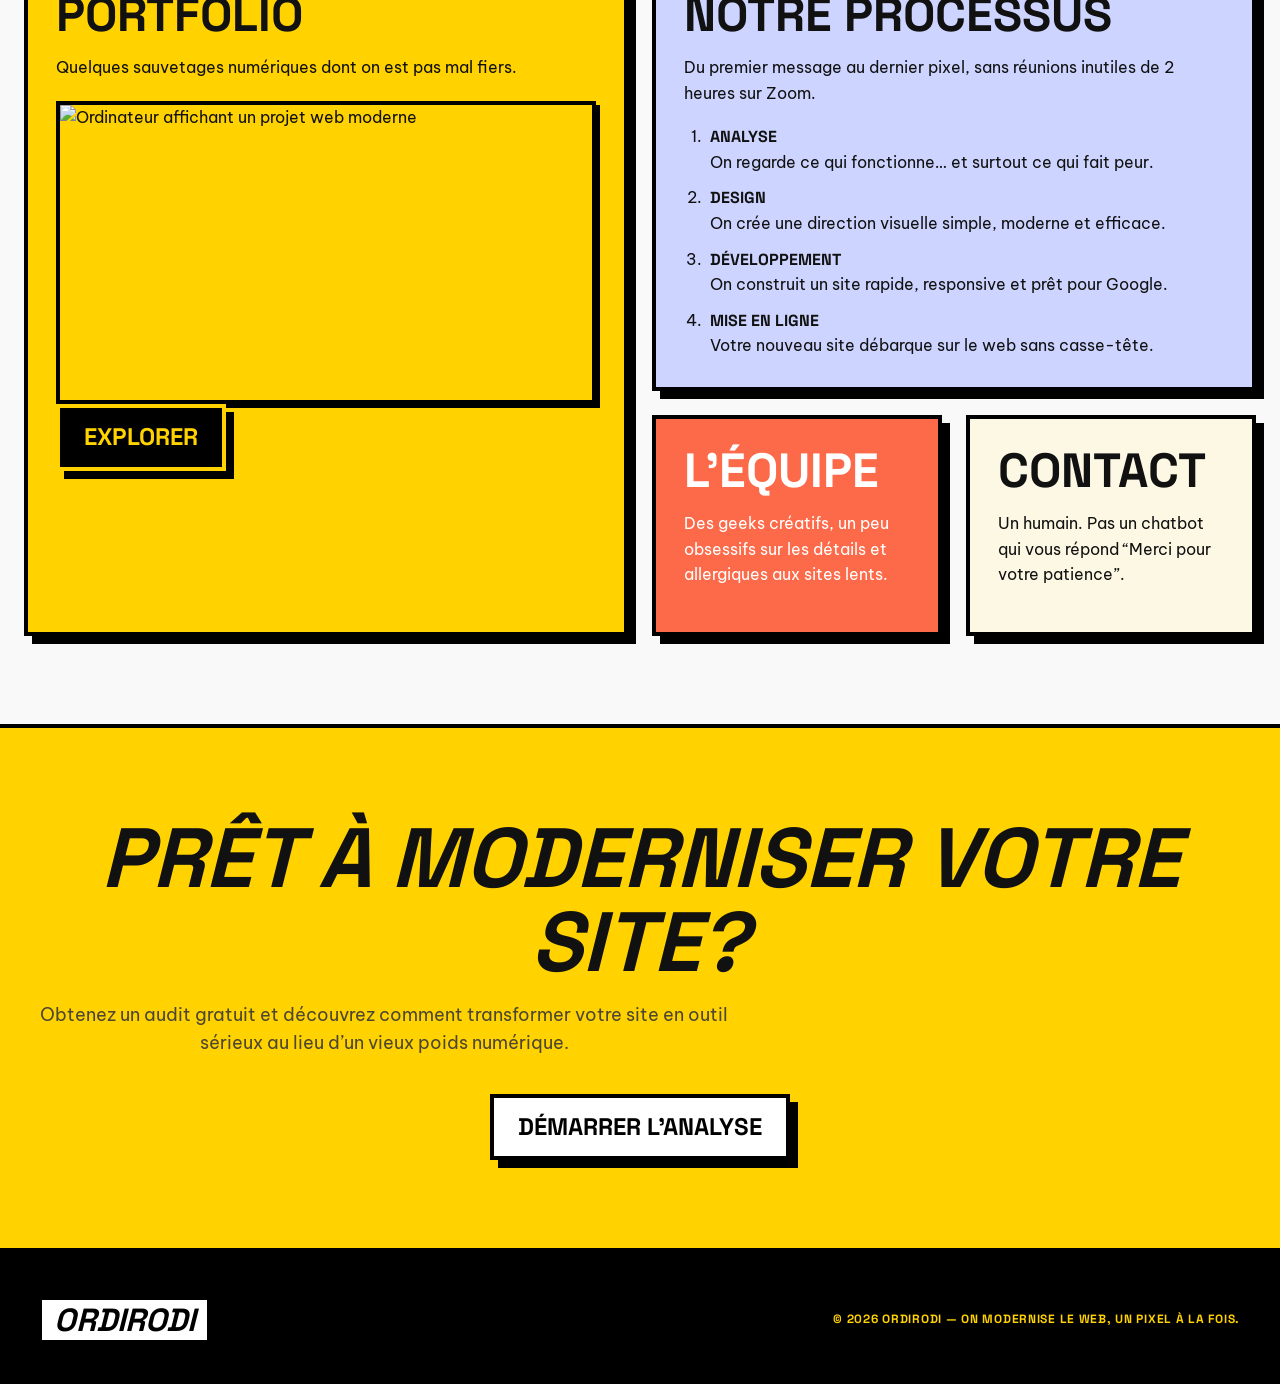
==== commit c308a2a9: "Update homepage intro text" ====
--- a/index.html
+++ b/index.html
@@ -28,7 +28,7 @@
         <div class="wrap hero-grid">
           <div>
             <span class="eyebrow tilt-left">Agence Web du Québec</span>
-            <p class="lead">On transforme les vieux sites lourds, lents et oubliables en expériences modernes, rapides et impossibles à ignorer.</p>
+            <p class="lead">On transforme les vieux sites lourds et oubliables en expériences modernes, rapides et impossibles à ignorer. On crée des sites web parfaits, conçus pour performer, attirer et convertir.</p>
             <div class="actions">
               <a class="button secondary" href="/contact">Analyse gratuite</a>
               <a class="button" href="/portfolio">Voir le portfolio</a>
--- a/styles.css
+++ b/styles.css
@@ -263,7 +263,7 @@
   max-width: 680px;
   margin: 24px 0 0;
   color: var(--muted);
-  font-size: clamp(1.05rem, 2vw, 1.25rem);
+  font-size: clamp(1.35rem, 2.5vw, 1.8rem);
 }
 
 .actions {
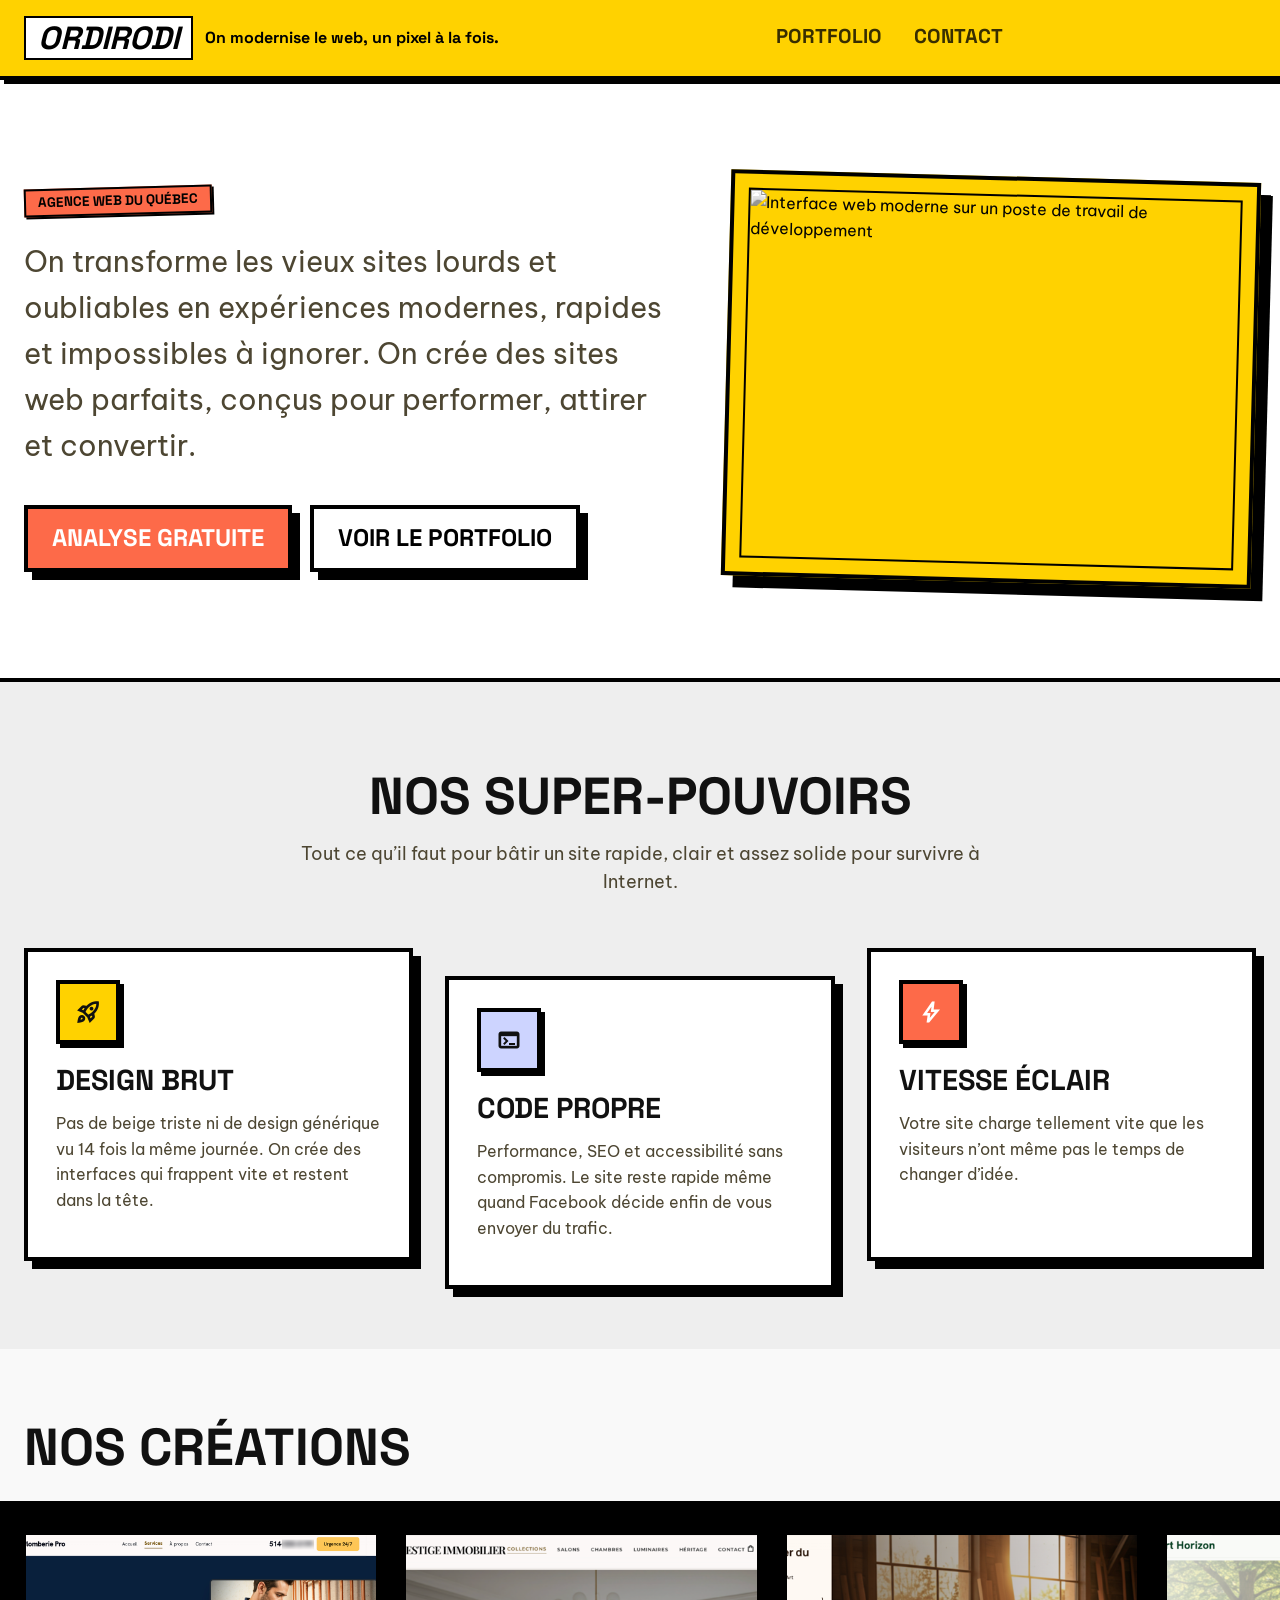
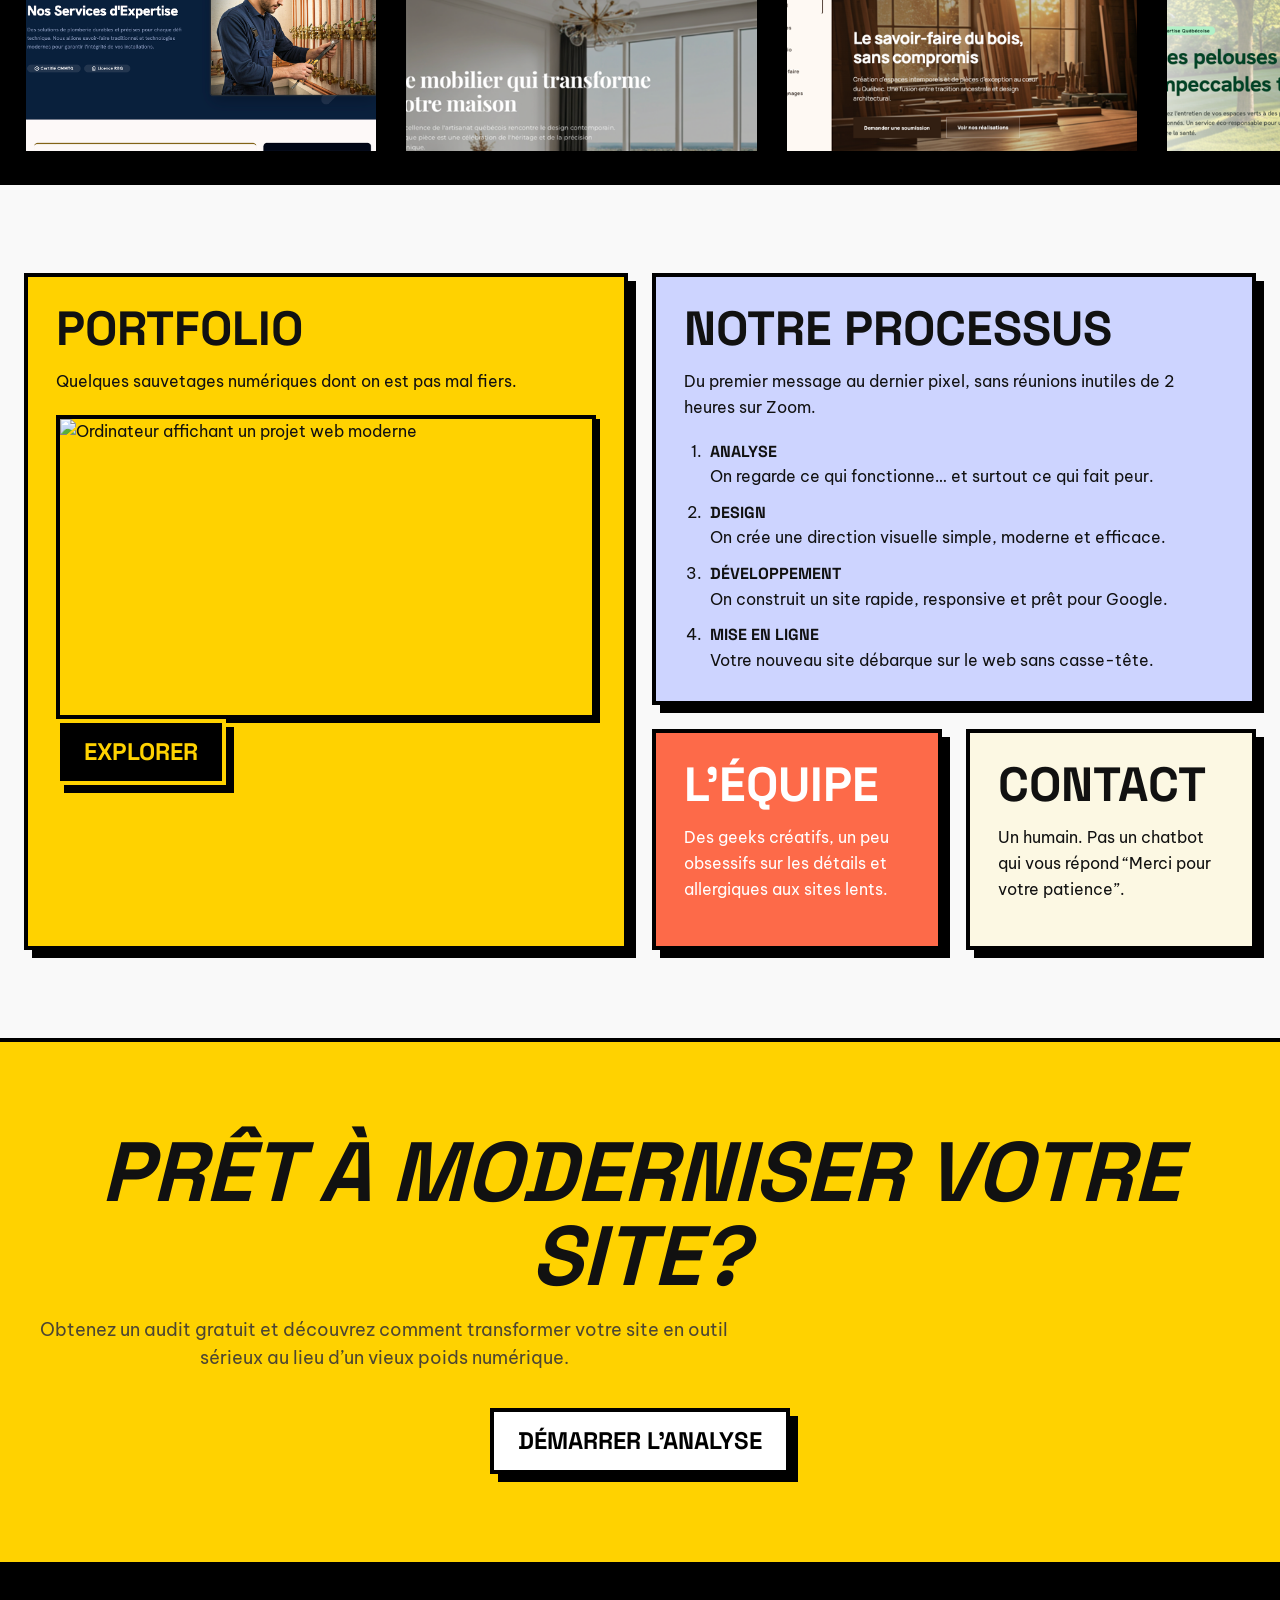
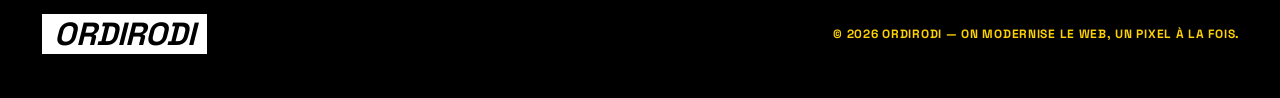
==== commit 84e90bc9: "Replace marquee with portfolio images" ====
--- a/index.html
+++ b/index.html
@@ -9,7 +9,7 @@
     <link rel="preconnect" href="https://fonts.gstatic.com" crossorigin>
     <link href="https://fonts.googleapis.com/css2?family=Space+Grotesk:wght@400;500;700;900&amp;family=Be+Vietnam+Pro:wght@400;500;700&amp;display=swap" rel="stylesheet">
     <link href="https://fonts.googleapis.com/css2?family=Material+Symbols+Outlined:wght,FILL@100..700,0..1&amp;display=swap" rel="stylesheet">
-    <link rel="stylesheet" href="/styles.css?v=20260522-home-copy">
+    <link rel="stylesheet" href="/styles.css?v=20260522-portfolio-strip">
   </head>
   <body>
     <nav class="site-nav" aria-label="Navigation principale">
@@ -66,10 +66,29 @@
         </div>
       </section>
 
-      <section class="marquee" aria-label="Promesses OrdiRodi">
-        <div class="marquee-track">
-          <span>Pixel parfait</span><span>Fait au Québec</span><span>100% Geek</span><span>Design sans bla-bla</span><span>Rétro moderne</span>
-          <span>Pixel parfait</span><span>Fait au Québec</span><span>100% Geek</span><span>Design sans bla-bla</span><span>Rétro moderne</span>
+      <section class="portfolio-strip" aria-label="Nos créations">
+        <div class="wrap">
+          <h2 class="section-title">Nos créations</h2>
+        </div>
+        <div class="marquee portfolio-marquee">
+          <div class="marquee-track portfolio-track">
+            <img src="/assets/portfolio/plomberie-pro.png" alt="Projet Plomberie Pro">
+            <img src="/assets/portfolio/prestige-immobilier1.png" alt="Projet Prestige Immobilier">
+            <img src="/assets/portfolio/atelier-du-bois1.png" alt="Projet Atelier du Bois">
+            <img src="/assets/portfolio/vert-horizon1.png" alt="Projet Vert Horizon">
+            <img src="/assets/portfolio/pneu-expert1.png" alt="Projet Pneu Expert">
+            <img src="/assets/portfolio/Gym.png" alt="Projet Gym">
+            <img src="/assets/portfolio/studio.png" alt="Projet Studio">
+            <img src="/assets/portfolio/alexroof.ca.png" alt="Projet Alex Roof">
+            <img src="/assets/portfolio/plomberie-pro.png" alt="Projet Plomberie Pro">
+            <img src="/assets/portfolio/prestige-immobilier1.png" alt="Projet Prestige Immobilier">
+            <img src="/assets/portfolio/atelier-du-bois1.png" alt="Projet Atelier du Bois">
+            <img src="/assets/portfolio/vert-horizon1.png" alt="Projet Vert Horizon">
+            <img src="/assets/portfolio/pneu-expert1.png" alt="Projet Pneu Expert">
+            <img src="/assets/portfolio/Gym.png" alt="Projet Gym">
+            <img src="/assets/portfolio/studio.png" alt="Projet Studio">
+            <img src="/assets/portfolio/alexroof.ca.png" alt="Projet Alex Roof">
+          </div>
         </div>
       </section>
 
--- a/styles.css
+++ b/styles.css
@@ -432,6 +432,34 @@
   text-transform: uppercase;
 }
 
+.portfolio-strip {
+  padding-top: 72px;
+}
+
+.portfolio-strip .section-title {
+  margin-bottom: 28px;
+}
+
+.portfolio-marquee {
+  white-space: normal;
+}
+
+.portfolio-track {
+  gap: 22px;
+  padding: 26px 22px;
+  animation-duration: 34s;
+}
+
+.portfolio-track img {
+  width: clamp(220px, 28vw, 420px);
+  aspect-ratio: 16 / 10;
+  flex: 0 0 auto;
+  border: 4px solid #000;
+  box-shadow: var(--shadow);
+  background: var(--white);
+  object-fit: cover;
+}
+
 @keyframes marquee {
   to {
     transform: translateX(-50%);
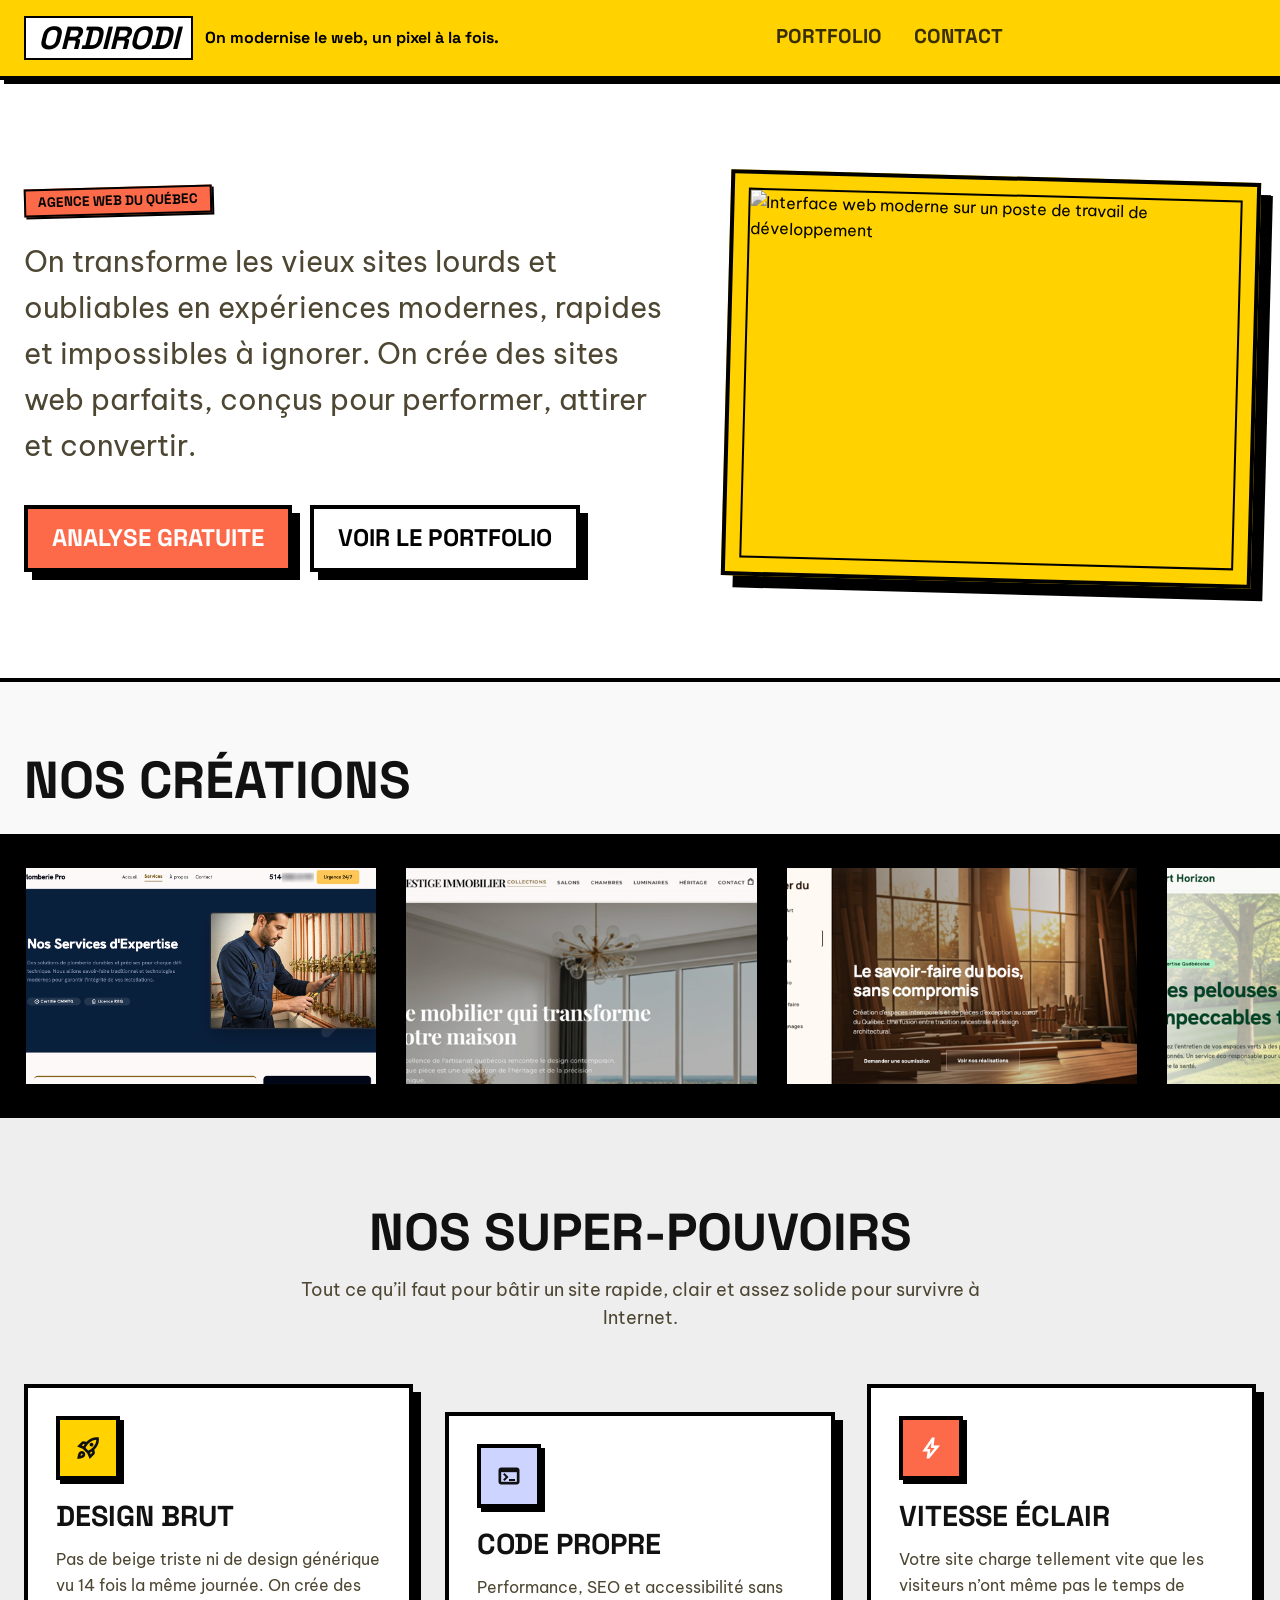
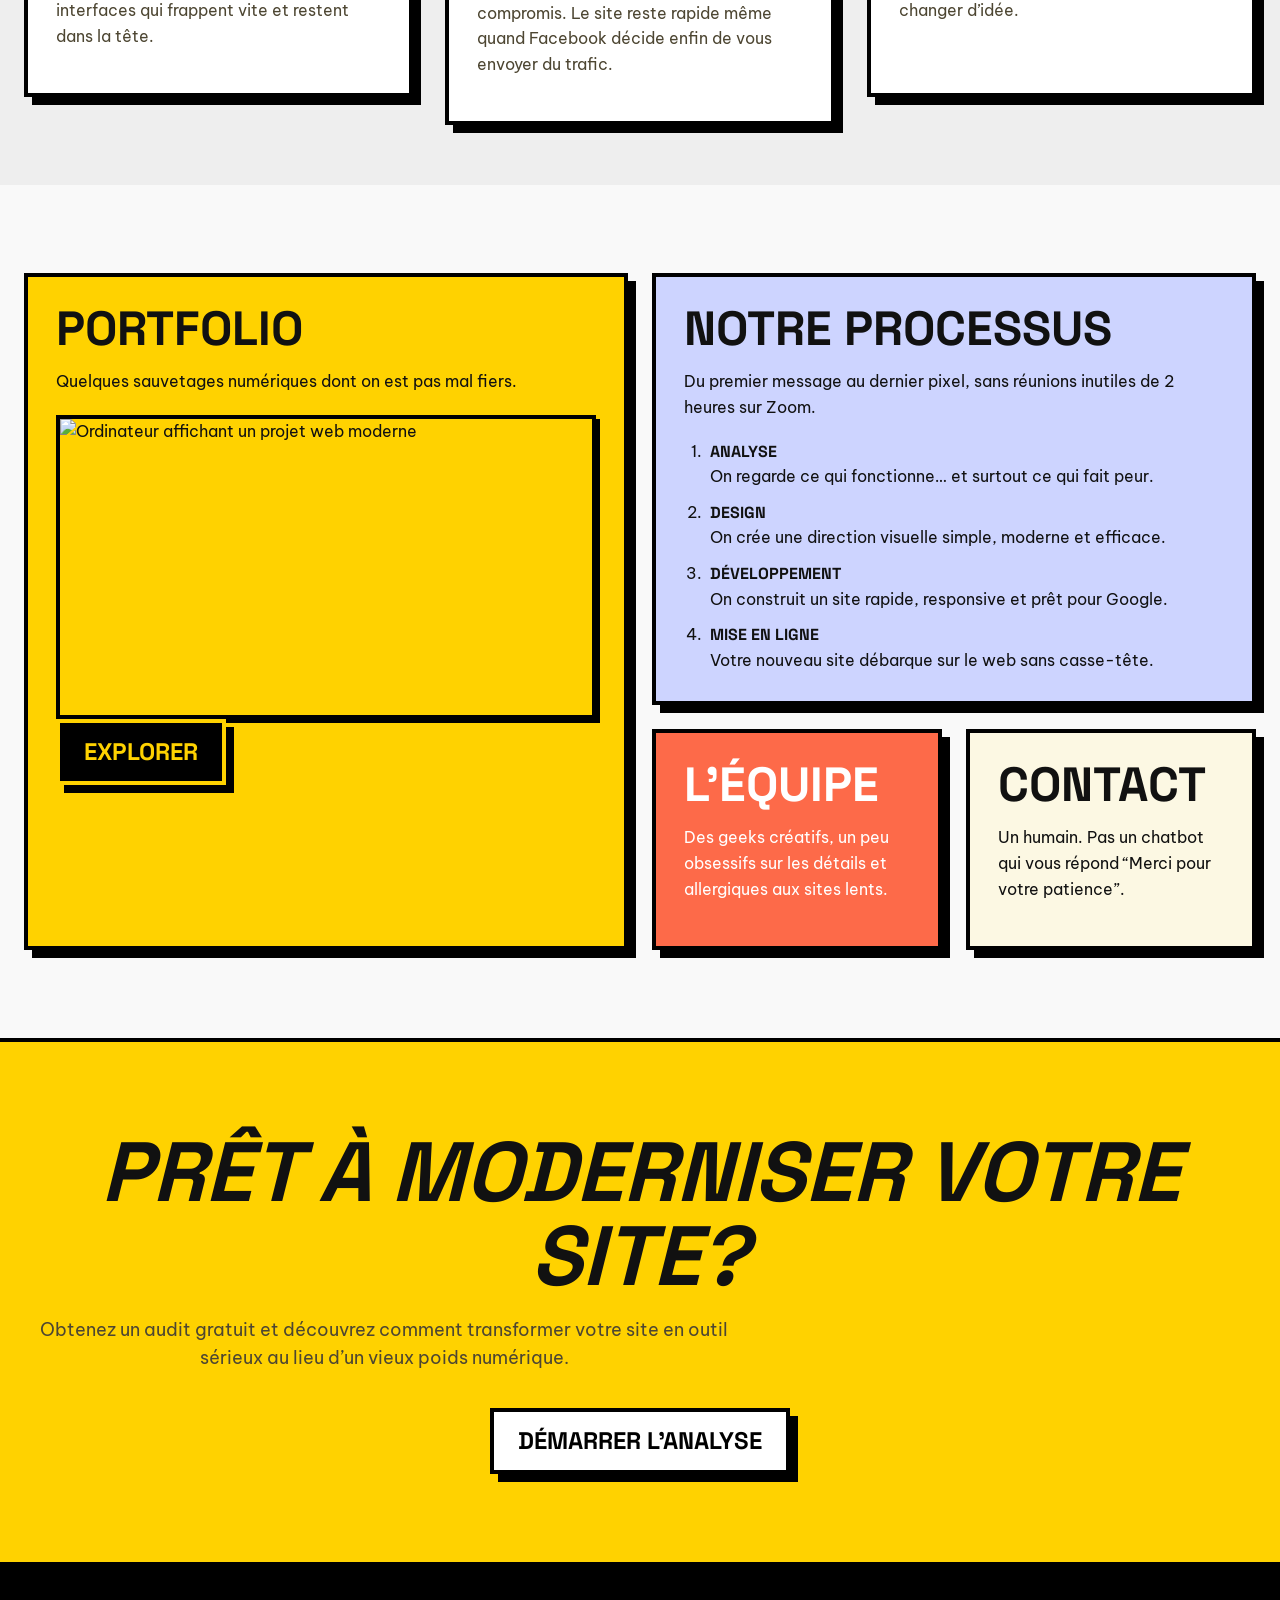
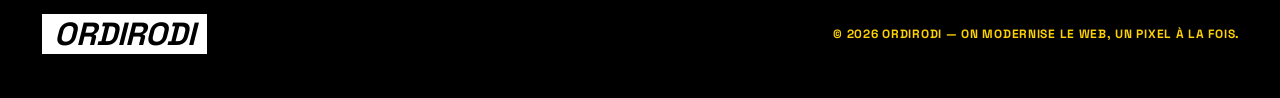
==== commit 1e5aea95: "Move portfolio strip above services" ====
--- a/index.html
+++ b/index.html
@@ -40,6 +40,32 @@
         </div>
       </header>
 
+      <section class="portfolio-strip" aria-label="Nos Créations">
+        <div class="wrap">
+          <h2 class="section-title">Nos Créations</h2>
+        </div>
+        <div class="marquee portfolio-marquee">
+          <div class="marquee-track portfolio-track">
+            <img src="/assets/portfolio/plomberie-pro.png" alt="Projet Plomberie Pro">
+            <img src="/assets/portfolio/prestige-immobilier1.png" alt="Projet Prestige Immobilier">
+            <img src="/assets/portfolio/atelier-du-bois1.png" alt="Projet Atelier du Bois">
+            <img src="/assets/portfolio/vert-horizon1.png" alt="Projet Vert Horizon">
+            <img src="/assets/portfolio/pneu-expert1.png" alt="Projet Pneu Expert">
+            <img src="/assets/portfolio/Gym.png" alt="Projet Gym">
+            <img src="/assets/portfolio/studio.png" alt="Projet Studio">
+            <img src="/assets/portfolio/alexroof.ca.png" alt="Projet Alex Roof">
+            <img src="/assets/portfolio/plomberie-pro.png" alt="Projet Plomberie Pro">
+            <img src="/assets/portfolio/prestige-immobilier1.png" alt="Projet Prestige Immobilier">
+            <img src="/assets/portfolio/atelier-du-bois1.png" alt="Projet Atelier du Bois">
+            <img src="/assets/portfolio/vert-horizon1.png" alt="Projet Vert Horizon">
+            <img src="/assets/portfolio/pneu-expert1.png" alt="Projet Pneu Expert">
+            <img src="/assets/portfolio/Gym.png" alt="Projet Gym">
+            <img src="/assets/portfolio/studio.png" alt="Projet Studio">
+            <img src="/assets/portfolio/alexroof.ca.png" alt="Projet Alex Roof">
+          </div>
+        </div>
+      </section>
+
       <section class="section services">
         <div class="wrap">
           <div class="center">
@@ -62,32 +88,6 @@
               <h3 class="card-title">Vitesse éclair</h3>
               <p>Votre site charge tellement vite que les visiteurs n’ont même pas le temps de changer d’idée.</p>
             </article>
-          </div>
-        </div>
-      </section>
-
-      <section class="portfolio-strip" aria-label="Nos créations">
-        <div class="wrap">
-          <h2 class="section-title">Nos créations</h2>
-        </div>
-        <div class="marquee portfolio-marquee">
-          <div class="marquee-track portfolio-track">
-            <img src="/assets/portfolio/plomberie-pro.png" alt="Projet Plomberie Pro">
-            <img src="/assets/portfolio/prestige-immobilier1.png" alt="Projet Prestige Immobilier">
-            <img src="/assets/portfolio/atelier-du-bois1.png" alt="Projet Atelier du Bois">
-            <img src="/assets/portfolio/vert-horizon1.png" alt="Projet Vert Horizon">
-            <img src="/assets/portfolio/pneu-expert1.png" alt="Projet Pneu Expert">
-            <img src="/assets/portfolio/Gym.png" alt="Projet Gym">
-            <img src="/assets/portfolio/studio.png" alt="Projet Studio">
-            <img src="/assets/portfolio/alexroof.ca.png" alt="Projet Alex Roof">
-            <img src="/assets/portfolio/plomberie-pro.png" alt="Projet Plomberie Pro">
-            <img src="/assets/portfolio/prestige-immobilier1.png" alt="Projet Prestige Immobilier">
-            <img src="/assets/portfolio/atelier-du-bois1.png" alt="Projet Atelier du Bois">
-            <img src="/assets/portfolio/vert-horizon1.png" alt="Projet Vert Horizon">
-            <img src="/assets/portfolio/pneu-expert1.png" alt="Projet Pneu Expert">
-            <img src="/assets/portfolio/Gym.png" alt="Projet Gym">
-            <img src="/assets/portfolio/studio.png" alt="Projet Studio">
-            <img src="/assets/portfolio/alexroof.ca.png" alt="Projet Alex Roof">
           </div>
         </div>
       </section>
